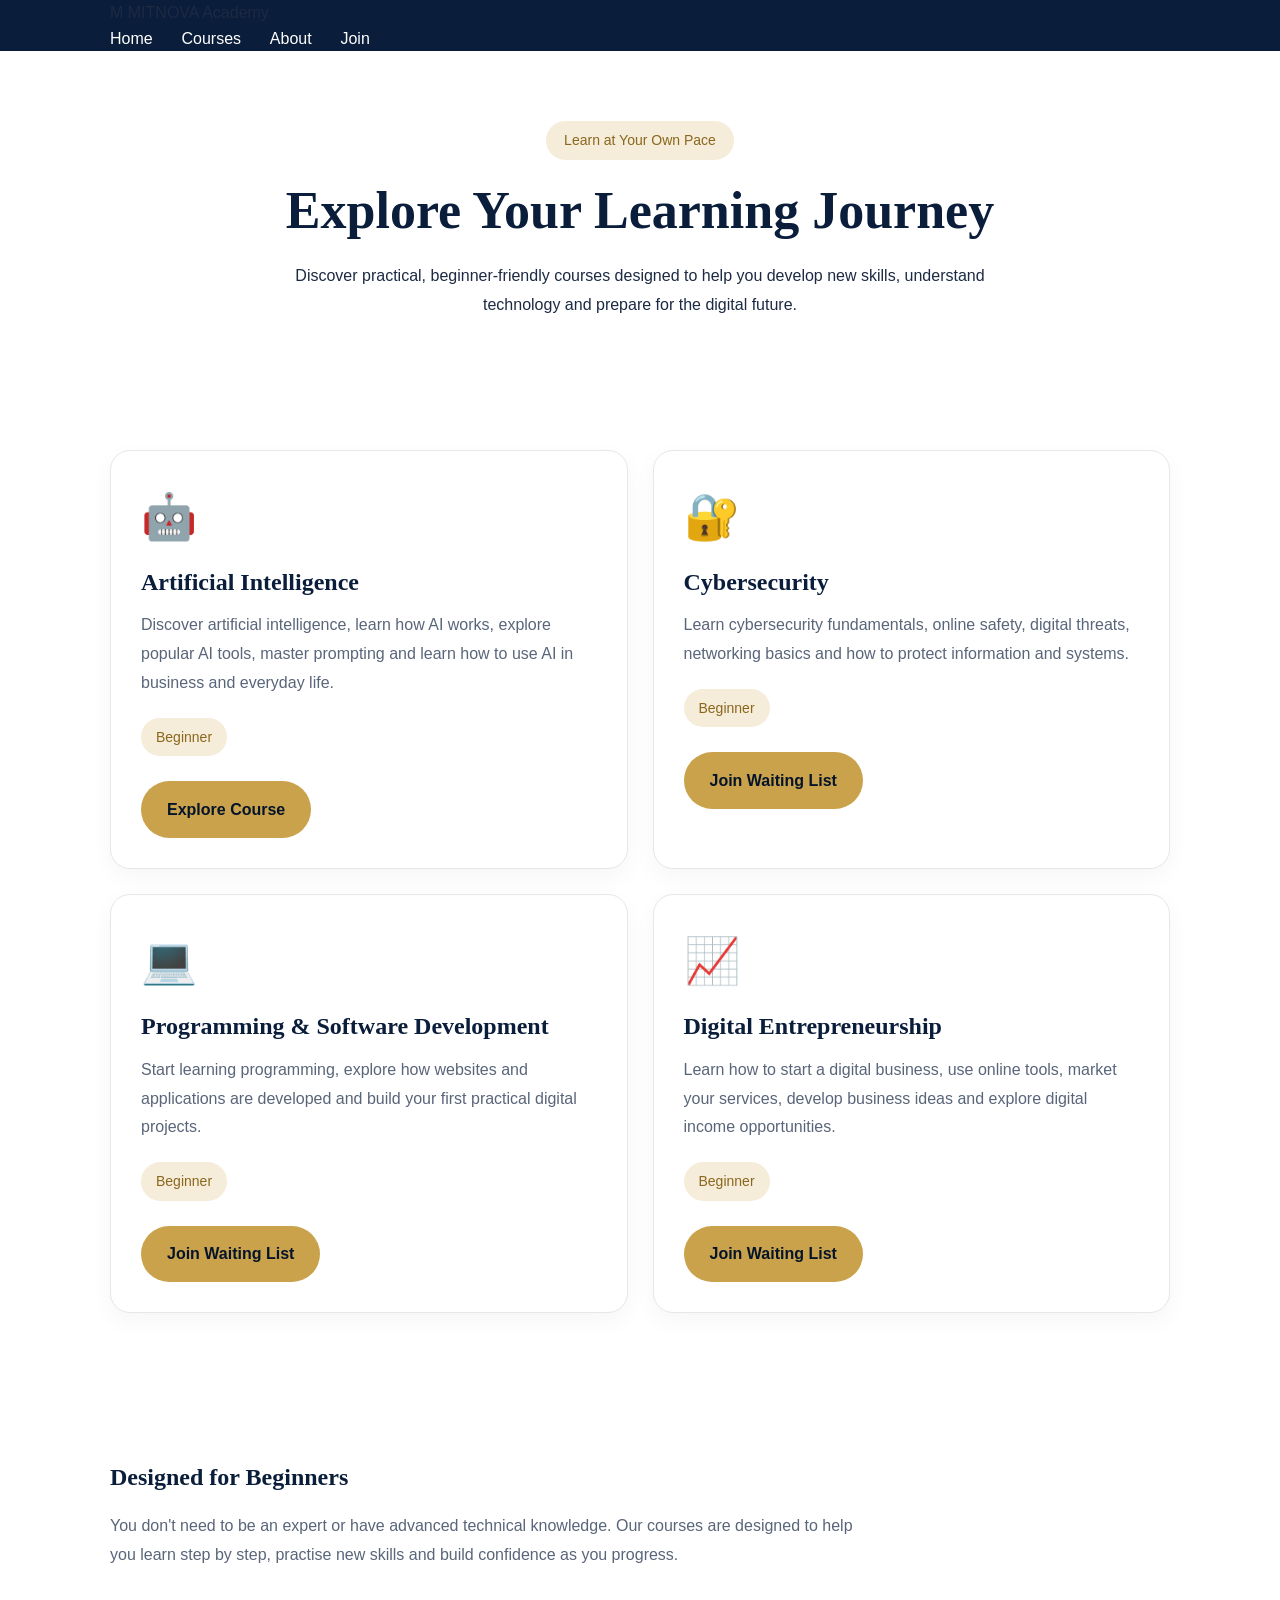
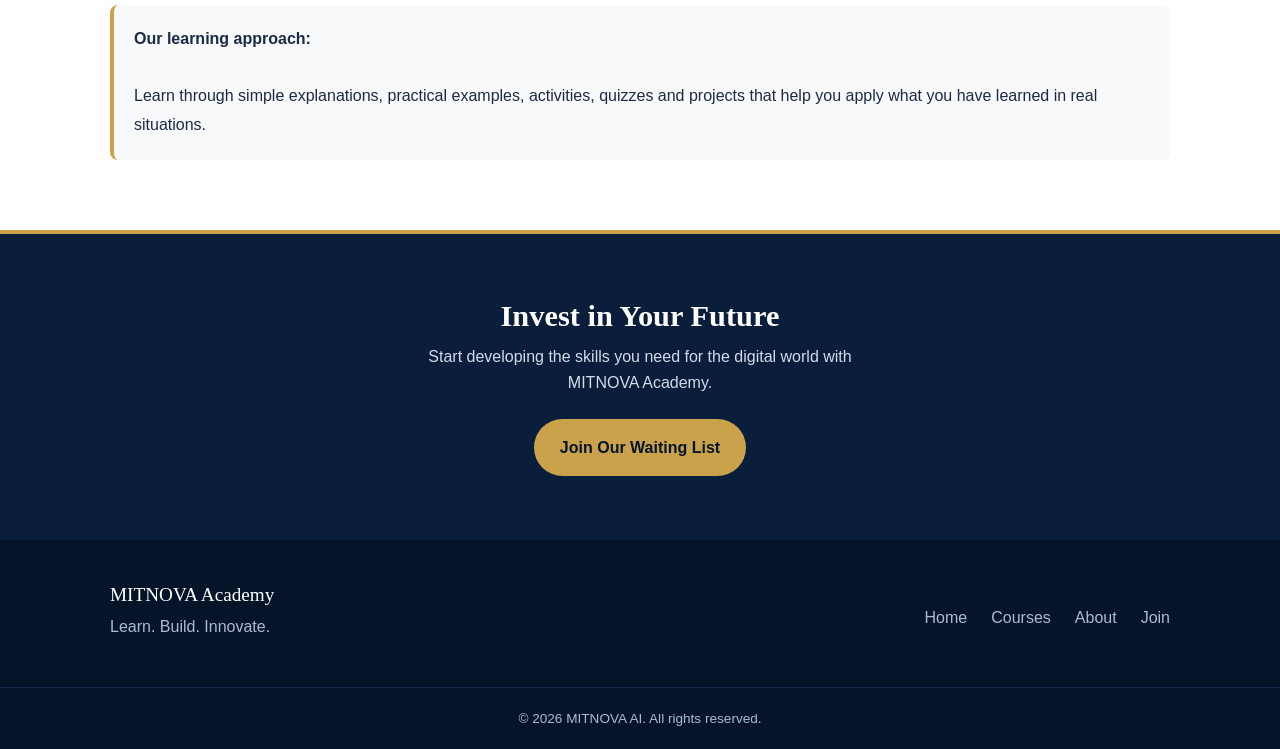
==== courses.html @ 195eaf0a "Add files via upload" ====
<!DOCTYPE html>
<html lang="en">
<head>
  <meta charset="UTF-8">
  <meta name="viewport" content="width=device-width, initial-scale=1.0">

  <title>Courses | MITNOVA Academy</title>

  <meta name="description" content="Explore beginner-friendly AI, cybersecurity, programming and digital entrepreneurship courses at MITNOVA Academy.">

  <meta name="theme-color" content="#0a1d3a">

  <link rel="stylesheet" href="style.css">

  <style>
    /* COURSE PAGE STYLES */

    .catalogue-hero {
      padding: 70px 20px 50px;
      text-align: center;
    }

    .catalogue-hero h1 {
      font-size: clamp(32px, 6vw, 52px);
      margin-bottom: 20px;
    }

    .catalogue-hero p {
      max-width: 700px;
      margin: 0 auto;
      line-height: 1.8;
    }

    .catalogue-label {
      display: inline-block;
      background: #f5ecd9;
      color: #8a671d;
      padding: 8px 18px;
      border-radius: 50px;
      font-size: 14px;
      margin-bottom: 20px;
    }

    .course-grid {
      display: grid;
      grid-template-columns: repeat(2, 1fr);
      gap: 25px;
    }

    .course-card {
      background: #ffffff;
      padding: 30px;
      border-radius: 20px;
      border: 1px solid #e5e7eb;
      box-shadow: 0 8px 25px rgba(0, 0, 0, 0.04);
      transition: transform 0.3s ease,
                  box-shadow 0.3s ease;
    }

    .course-card:hover {
      transform: translateY(-5px);
      box-shadow: 0 15px 35px rgba(0, 0, 0, 0.08);
    }

    .course-icon {
      font-size: 45px;
      margin-bottom: 15px;
    }

    .course-card h3 {
      font-size: 24px;
      margin-bottom: 15px;
    }

    .course-card p {
      line-height: 1.8;
      color: #596579;
      margin-bottom: 20px;
    }

    .course-level {
      display: inline-block;
      background: #f5ecd9;
      color: #8a671d;
      padding: 8px 15px;
      border-radius: 50px;
      font-size: 14px;
      margin-bottom: 20px;
    }

    .course-card .btn {
      display: inline-block;
      margin-top: 5px;
    }

    .beginner-section {
      padding: 70px 0;
    }

    .beginner-section h2 {
      margin-bottom: 20px;
    }

    .beginner-section p {
      max-width: 750px;
      line-height: 1.8;
      color: #596579;
    }

    .course-note {
      background: #f8f9fb;
      border-left: 4px solid #c9a24b;
      padding: 20px;
      margin-top: 35px;
      border-radius: 8px;
      line-height: 1.8;
    }

    /* MOBILE RESPONSIVENESS */

    @media (max-width: 768px) {

      .catalogue-hero {
        padding: 55px 20px 35px;
      }

      .course-grid {
        grid-template-columns: 1fr;
        gap: 20px;
      }

      .course-card {
        padding: 25px;
      }

      .course-card h3 {
        font-size: 22px;
      }

      .beginner-section {
        padding: 50px 0;
      }
    }

  </style>
</head>

<body>

  <!-- HEADER -->

  <header class="site-header">

    <div class="container header-inner">

      <a href="index.html" class="logo">
        <span class="logo-mark">M</span>
        <span>MITNOVA Academy</span>
      </a>

      <button
        class="menu-toggle"
        id="menuToggle"
        aria-label="Open menu"
        aria-expanded="false"
      >
        ☰
      </button>

      <nav class="main-nav" id="mainNav">

        <a href="index.html">Home</a>

        <a href="courses.html" class="active">Courses</a>

        <a href="index.html#about">About</a>

        <a href="index.html#join">Join</a>

      </nav>

    </div>

  </header>

  <!-- MAIN CONTENT -->

  <main>

    <!-- HERO -->

    <section class="catalogue-hero">

      <div class="container">

        <span class="catalogue-label">
          Learn at Your Own Pace
        </span>

        <h1>Explore Your Learning Journey</h1>

        <p>
          Discover practical, beginner-friendly courses designed
          to help you develop new skills, understand technology
          and prepare for the digital future.
        </p>

      </div>

    </section>

    <!-- COURSES -->

    <section class="section">

      <div class="container">

        <div class="course-grid">

          <!-- ARTIFICIAL INTELLIGENCE -->

          <article class="course-card">

            <div class="course-icon">🤖</div>

            <h3>Artificial Intelligence</h3>

            <p>
              Discover artificial intelligence, learn how AI works,
              explore popular AI tools, master prompting and learn
              how to use AI in business and everyday life.
            </p>

            <span class="course-level">
              Beginner
            </span>

            <br>

            <a href="ai-course.html" class="btn btn-gold">
              Explore Course
            </a>

          </article>

          <!-- CYBERSECURITY -->

          <article class="course-card">

            <div class="course-icon">🔐</div>

            <h3>Cybersecurity</h3>

            <p>
              Learn cybersecurity fundamentals, online safety,
              digital threats, networking basics and how to
              protect information and systems.
            </p>

            <span class="course-level">
              Beginner
            </span>

            <br>

            <a href="index.html#join" class="btn btn-gold">
              Join Waiting List
            </a>

          </article>

          <!-- PROGRAMMING -->

          <article class="course-card">

            <div class="course-icon">💻</div>

            <h3>Programming & Software Development</h3>

            <p>
              Start learning programming, explore how websites
              and applications are developed and build your
              first practical digital projects.
            </p>

            <span class="course-level">
              Beginner
            </span>

            <br>

            <a href="index.html#join" class="btn btn-gold">
              Join Waiting List
            </a>

          </article>

          <!-- DIGITAL ENTREPRENEURSHIP -->

          <article class="course-card">

            <div class="course-icon">📈</div>

            <h3>Digital Entrepreneurship</h3>

            <p>
              Learn how to start a digital business, use online
              tools, market your services, develop business ideas
              and explore digital income opportunities.
            </p>

            <span class="course-level">
              Beginner
            </span>

            <br>

            <a href="index.html#join" class="btn btn-gold">
              Join Waiting List
            </a>

          </article>

        </div>

      </div>

    </section>

    <!-- BEGINNER SECTION -->

    <section class="beginner-section">

      <div class="container">

        <h2>Designed for Beginners</h2>

        <p>
          You don't need to be an expert or have advanced
          technical knowledge. Our courses are designed to help
          you learn step by step, practise new skills and
          build confidence as you progress.
        </p>

        <div class="course-note">

          <strong>Our learning approach:</strong>

          <br><br>

          Learn through simple explanations, practical examples,
          activities, quizzes and projects that help you apply
          what you have learned in real situations.

        </div>

      </div>

    </section>

    <!-- CTA -->

    <section class="cta">

      <div class="container cta-inner">

        <h2>Invest in Your Future</h2>

        <p>
          Start developing the skills you need for the
          digital world with MITNOVA Academy.
        </p>

        <a href="index.html#join" class="btn btn-gold">
          Join Our Waiting List
        </a>

      </div>

    </section>

  </main>

  <!-- FOOTER -->

  <footer class="site-footer">

    <div class="container footer-inner">

      <div>

        <p class="footer-brand">
          MITNOVA Academy
        </p>

        <p>
          Learn. Build. Innovate.
        </p>

      </div>

      <nav class="footer-nav" aria-label="Footer Navigation">

        <a href="index.html">Home</a>

        <a href="courses.html">Courses</a>

        <a href="index.html#about">About</a>

        <a href="index.html#join">Join</a>

      </nav>

    </div>

    <p class="copyright">

      &copy; <span id="year">2026</span>
      MITNOVA AI. All rights reserved.

    </p>

  </footer>

  <!-- JAVASCRIPT -->

  <script src="script.js"></script>

</body>
</html>
---- style.css ----
/* MITNOVA Academy - style.css
   Mobile-first: base styles are for phones, media queries add larger screens. */

:root {
  --navy: #0a1d3a;
  --navy-deep: #06142a;
  --navy-soft: #13294d;
  --gold: #c9a24b;
  --gold-light: #e4c778;
  --white: #ffffff;
  --mist: #f3f5f9;
  --text: #1c2a43;
  --muted: #5a6882;
  --serif: Georgia, "Times New Roman", serif;
  --sans: -apple-system, "Segoe UI", Roboto, Arial, sans-serif;
}

*, *::before, *::after { box-sizing: border-box; }
html { scroll-behavior: smooth; scroll-padding-top: 72px; }
body { margin: 0; font-family: var(--sans); color: var(--text); background: var(--white); line-height: 1.6; }
h1, h2, h3 { font-family: var(--serif); line-height: 1.2; margin: 0 0 .6rem; color: var(--navy); }
p { margin: 0 0 1rem; }
a { color: inherit; text-decoration: none; }
svg { fill: none; stroke: currentColor; stroke-width: 1.6; stroke-linecap: round; stroke-linejoin: round; }
:focus-visible { outline: 3px solid var(--gold-light); outline-offset: 3px; }

.container { width: 100%; max-width: 1100px; margin: 0 auto; padding: 0 1.25rem; }
.section { padding: 3.5rem 0; }
.section-alt { background: var(--mist); }
.section h2 { font-size: 1.75rem; }
.section-intro { color: var(--muted); max-width: 34rem; }

/* Buttons */
.btn { display: inline-block; padding: .85rem 1.5rem; border-radius: 999px; font-weight: 600; border: 2px solid transparent; transition: background .2s, color .2s, transform .2s; }
.btn:active { transform: scale(.97); }
.btn-gold { background: var(--gold); color: var(--navy-deep); }
.btn-gold:hover { background: var(--gold-light); }
.btn-outline { border-color: rgba(255,255,255,.5); color: var(--white); }
.btn-outline:hover { border-color: var(--gold-light); color: var(--gold-light); }
.btn-small { padding: .55rem 1.1rem; }

/* Header and navigation */
.site-header { position: sticky; top: 0; z-index: 50; background: var(--navy); transition: box-shadow .25s; }
.site-header.scrolled { box-shadow: 0 4px 18px rgba(0,0,0,.3); }
.nav-bar { display: flex; align-items: center; justify-content: space-between; min-height: 64px; }
.brand { display: flex; align-items: center; gap: .65rem; color: var(--white); }
.brand-mark { display: grid; place-items: center; width: 36px; height: 36px; border: 2px solid var(--gold); border-radius: 8px; color: var(--gold); font-family: var(--serif); font-weight: 700; font-size: 1.2rem; }
.brand-name { font-family: var(--serif); font-weight: 700; letter-spacing: .04em; }
.brand-name small { font-family: var(--sans); font-weight: 400; color: var(--gold-light); letter-spacing: 0; font-size: .85em; }

.menu-toggle { display: flex; flex-direction: column; justify-content: center; gap: 5px; width: 44px; height: 44px; padding: 10px; background: none; border: 0; cursor: pointer; }
.menu-toggle span { display: block; height: 2px; background: var(--white); border-radius: 2px; transition: transform .25s, opacity .2s; }
.menu-toggle[aria-expanded="true"] span:nth-child(1) { transform: translateY(7px) rotate(45deg); }
.menu-toggle[aria-expanded="true"] span:nth-child(2) { opacity: 0; }
.menu-toggle[aria-expanded="true"] span:nth-child(3) { transform: translateY(-7px) rotate(-45deg); }

.main-nav { display: none; position: absolute; top: 100%; left: 0; right: 0; flex-direction: column; gap: .25rem; padding: 1rem 1.25rem 1.5rem; background: var(--navy-deep); border-top: 1px solid var(--navy-soft); }
.main-nav.open { display: flex; }
.main-nav a { color: var(--white); padding: .75rem 0; border-bottom: 1px solid var(--navy-soft); }
.main-nav a.btn { margin-top: .75rem; text-align: center; border-bottom: 0; color: var(--navy-deep); }

/* Hero */
.hero { color: var(--white); padding: 4rem 0 4.5rem; background:
  linear-gradient(rgba(201,162,75,.07) 1px, transparent 1px) 0 0 / 100% 48px,
  linear-gradient(90deg, rgba(201,162,75,.07) 1px, transparent 1px) 0 0 / 48px 100%,
  linear-gradient(160deg, var(--navy) 40%, var(--navy-deep)); border-bottom: 4px solid var(--gold); }
.hero-tag { display: inline-block; margin-bottom: 1.2rem; padding-left: .9rem; border-left: 3px solid var(--gold); color: var(--gold-light); font-weight: 600; letter-spacing: .04em; }
.hero h1 { color: var(--white); font-size: 2.4rem; max-width: 12em; }
.hero-text { max-width: 32rem; color: #d3dbea; font-size: 1.05rem; }
.hero-actions { display: flex; flex-direction: column; gap: .8rem; margin-top: 1.8rem; }
.hero-actions .btn { text-align: center; }

/* Course cards */
.card-grid { display: grid; gap: 1.1rem; margin-top: 2rem; }
.card { padding: 1.5rem; background: var(--white); border: 1px solid #dfe5ef; border-top: 4px solid var(--gold); border-radius: 6px 6px 14px 14px; box-shadow: 0 6px 20px rgba(10,29,58,.06); }
.card svg { width: 40px; height: 40px; margin-bottom: .9rem; padding: 8px; border-radius: 10px; background: var(--navy); color: var(--gold-light); }
.card h3 { font-size: 1.2rem; }
.card p { margin: 0; color: var(--muted); }

/* About */
.about { display: grid; gap: 2rem; }
.facts { list-style: none; margin: 0; padding: 0; display: grid; gap: .8rem; align-content: start; }
.facts li { padding: 1rem 1.25rem; background: var(--navy); color: #d3dbea; border-radius: 10px; border-left: 4px solid var(--gold); }
.facts strong { display: block; font-family: var(--serif); font-size: 1.5rem; color: var(--gold-light); }

/* Why us */
.why-grid { display: grid; gap: 1.5rem; margin-top: 1.8rem; }
.why-item { padding-left: 1.1rem; border-left: 3px solid var(--gold); }
.why-item h3 { font-size: 1.1rem; margin-bottom: .3rem; }
.why-item p { margin: 0; color: var(--muted); }

/* Call to action */
.cta { padding: 4rem 0; text-align: center; color: var(--white); background: var(--navy); border-top: 4px solid var(--gold); }
.cta h2 { color: var(--white); font-size: 1.9rem; }
.cta p { max-width: 30rem; margin: 0 auto 1.5rem; color: #d3dbea; }
.cta .cta-note { margin: 1rem auto 0; font-size: .9rem; color: var(--gold-light); }

/* Footer */
.site-footer { background: var(--navy-deep); color: #aebad0; padding-top: 2.5rem; }
.footer-inner { display: grid; gap: 1.5rem; }
.footer-brand { font-family: var(--serif); font-size: 1.2rem; color: var(--white); margin-bottom: .2rem; }
.footer-nav { display: flex; flex-wrap: wrap; gap: .5rem 1.5rem; }
.footer-nav a:hover { color: var(--gold-light); }
.copyright { margin: 2rem 0 0; padding: 1.2rem; text-align: center; font-size: .85rem; border-top: 1px solid var(--navy-soft); }

/* Tablets and up */
@media (min-width: 700px) {
  .section { padding: 5rem 0; }
  .hero { padding: 6rem 0 6.5rem; }
  .hero h1 { font-size: 3.4rem; }
  .hero-actions { flex-direction: row; }
  .card-grid, .why-grid { grid-template-columns: repeat(2, 1fr); }
  .about { grid-template-columns: 1.4fr 1fr; align-items: center; gap: 3rem; }
  .footer-inner { grid-template-columns: 1fr auto; align-items: center; }
}

/* Desktop navigation and wide grids */
@media (min-width: 900px) {
  .menu-toggle { display: none; }
  .main-nav { display: flex; position: static; flex-direction: row; align-items: center; gap: 1.8rem; padding: 0; background: none; border: 0; }
  .main-nav a { padding: 0; border: 0; }
  .main-nav a:not(.btn):hover { color: var(--gold-light); }
  .main-nav a.btn { margin: 0; }
  .card-grid, .why-grid { grid-template-columns: repeat(4, 1fr); }
}

@media (prefers-reduced-motion: reduce) {
  html { scroll-behavior: auto; }
  * { transition: none !important; }
}
.menu-toggle { margin-left: auto; flex-shrink: 0; }
.menu-toggle span { width: 24px; }
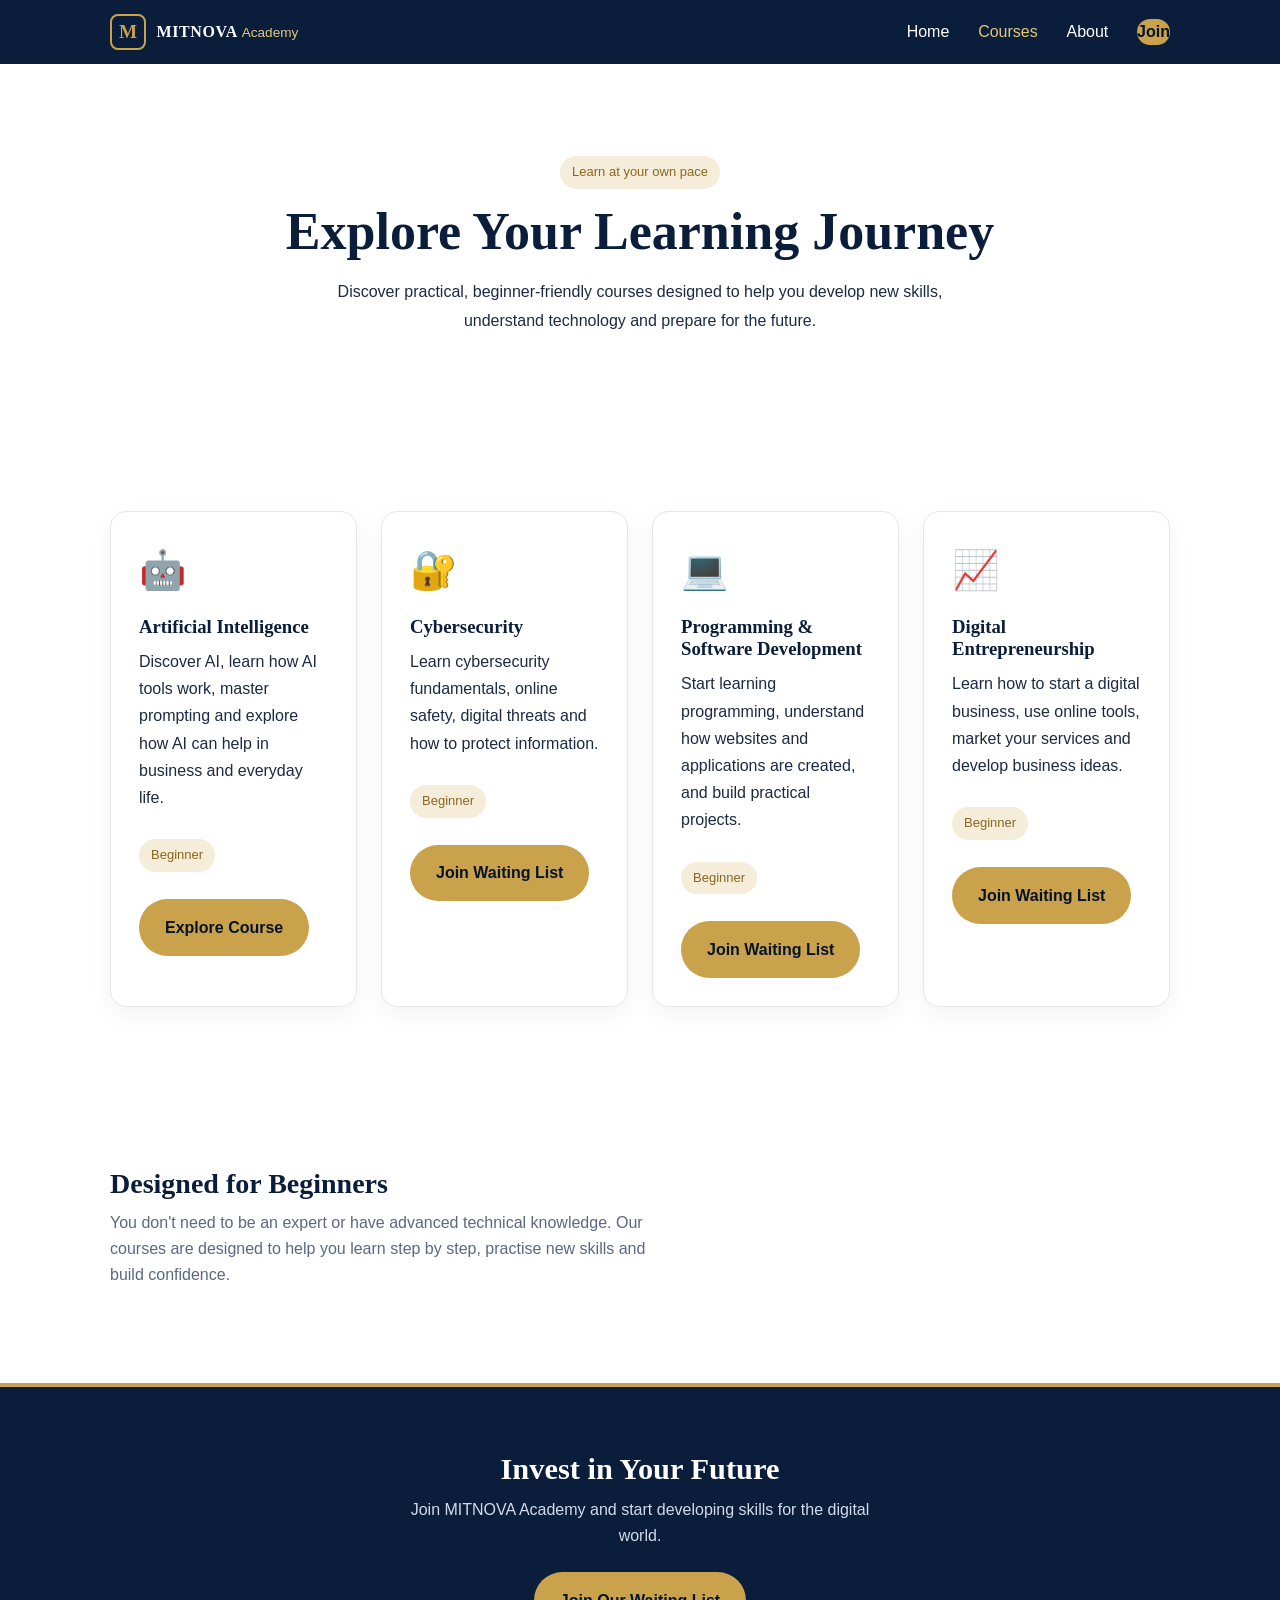
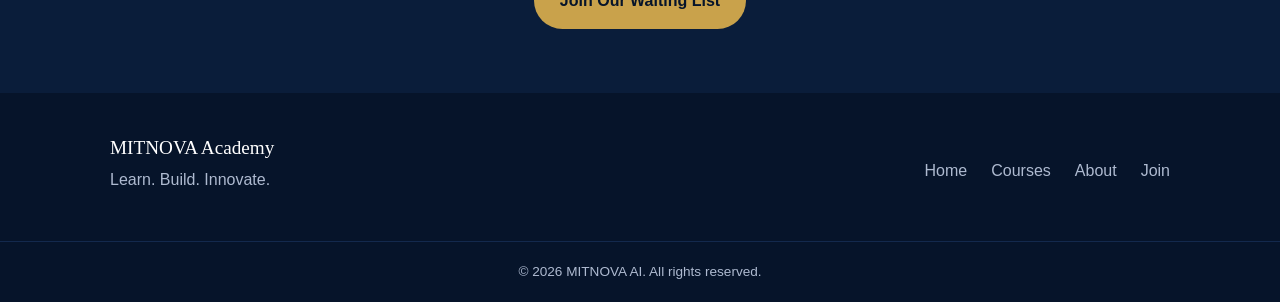
==== commit 86f4dca7: "Update courses.html" ====
--- a/courses.html
+++ b/courses.html
@@ -3,428 +3,223 @@
 <head>
   <meta charset="UTF-8">
   <meta name="viewport" content="width=device-width, initial-scale=1.0">
-
   <title>Courses | MITNOVA Academy</title>
-
-  <meta name="description" content="Explore beginner-friendly AI, cybersecurity, programming and digital entrepreneurship courses at MITNOVA Academy.">
-
+  <meta name="description" content="Explore beginner-friendly AI, cybersecurity, programming and digital business courses at MITNOVA Academy.">
   <meta name="theme-color" content="#0a1d3a">
-
   <link rel="stylesheet" href="style.css">
 
   <style>
-    /* COURSE PAGE STYLES */
-
-    .catalogue-hero {
-      padding: 70px 20px 50px;
-      text-align: center;
-    }
-
-    .catalogue-hero h1 {
-      font-size: clamp(32px, 6vw, 52px);
-      margin-bottom: 20px;
-    }
-
-    .catalogue-hero p {
-      max-width: 700px;
-      margin: 0 auto;
-      line-height: 1.8;
-    }
-
-    .catalogue-label {
+    .course-grid {
+      display: grid;
+      grid-template-columns: repeat(auto-fit, minmax(240px, 1fr));
+      gap: 24px;
+    }
+
+    .course-card {
+      background: #fff;
+      border-radius: 16px;
+      padding: 28px;
+      border: 1px solid #e5e7eb;
+      box-shadow: 0 8px 25px rgba(0,0,0,0.05);
+    }
+
+    .course-card h3 {
+      margin: 15px 0 10px;
+    }
+
+    .course-icon {
+      font-size: 38px;
+    }
+
+    .course-card p {
+      line-height: 1.7;
+    }
+
+    .level {
       display: inline-block;
       background: #f5ecd9;
       color: #8a671d;
-      padding: 8px 18px;
-      border-radius: 50px;
-      font-size: 14px;
-      margin-bottom: 20px;
-    }
-
-    .course-grid {
-      display: grid;
-      grid-template-columns: repeat(2, 1fr);
-      gap: 25px;
-    }
-
-    .course-card {
-      background: #ffffff;
-      padding: 30px;
-      border-radius: 20px;
-      border: 1px solid #e5e7eb;
-      box-shadow: 0 8px 25px rgba(0, 0, 0, 0.04);
-      transition: transform 0.3s ease,
-                  box-shadow 0.3s ease;
-    }
-
-    .course-card:hover {
-      transform: translateY(-5px);
-      box-shadow: 0 15px 35px rgba(0, 0, 0, 0.08);
-    }
-
-    .course-icon {
-      font-size: 45px;
-      margin-bottom: 15px;
-    }
-
-    .course-card h3 {
-      font-size: 24px;
-      margin-bottom: 15px;
-    }
-
-    .course-card p {
+      padding: 6px 12px;
+      border-radius: 30px;
+      font-size: 13px;
+      margin: 12px 0;
+    }
+
+    .course-card .btn {
+      margin-top: 15px;
+      display: inline-block;
+    }
+
+    .catalogue-hero {
+      padding: 80px 20px;
+      text-align: center;
+    }
+
+    .catalogue-hero h1 {
+      font-size: clamp(32px, 5vw, 52px);
+    }
+
+    .catalogue-hero p {
+      max-width: 650px;
+      margin: 15px auto;
       line-height: 1.8;
-      color: #596579;
-      margin-bottom: 20px;
-    }
-
-    .course-level {
-      display: inline-block;
-      background: #f5ecd9;
-      color: #8a671d;
-      padding: 8px 15px;
-      border-radius: 50px;
-      font-size: 14px;
-      margin-bottom: 20px;
-    }
-
-    .course-card .btn {
-      display: inline-block;
-      margin-top: 5px;
-    }
-
-    .beginner-section {
-      padding: 70px 0;
-    }
-
-    .beginner-section h2 {
-      margin-bottom: 20px;
-    }
-
-    .beginner-section p {
-      max-width: 750px;
-      line-height: 1.8;
-      color: #596579;
-    }
-
-    .course-note {
-      background: #f8f9fb;
-      border-left: 4px solid #c9a24b;
-      padding: 20px;
-      margin-top: 35px;
-      border-radius: 8px;
-      line-height: 1.8;
-    }
-
-    /* MOBILE RESPONSIVENESS */
-
-    @media (max-width: 768px) {
-
-      .catalogue-hero {
-        padding: 55px 20px 35px;
-      }
-
-      .course-grid {
-        grid-template-columns: 1fr;
-        gap: 20px;
-      }
-
-      .course-card {
-        padding: 25px;
-      }
-
-      .course-card h3 {
-        font-size: 22px;
-      }
-
-      .beginner-section {
-        padding: 50px 0;
-      }
-    }
-
+    }
+
+    .main-nav a[aria-current="page"]:not(.btn) { color: var(--gold-light); }
   </style>
 </head>
 
 <body>
 
-  <!-- HEADER -->
-
-  <header class="site-header">
-
-    <div class="container header-inner">
-
-      <a href="index.html" class="logo">
-        <span class="logo-mark">M</span>
-        <span>MITNOVA Academy</span>
+<header class="site-header" id="top">
+  <div class="container nav-bar">
+    <a href="index.html" class="brand" aria-label="MITNOVA Academy home">
+      <span class="brand-mark">M</span>
+      <span class="brand-name">MITNOVA <small>Academy</small></span>
+    </a>
+
+    <button class="menu-toggle" id="menuToggle" aria-expanded="false" aria-controls="mainNav" aria-label="Open menu">
+      <span></span><span></span><span></span>
+    </button>
+
+    <nav class="main-nav" id="mainNav" aria-label="Main">
+      <a href="index.html">Home</a>
+      <a href="courses.html" aria-current="page">Courses</a>
+      <a href="index.html#about">About</a>
+      <a href="index.html#join" class="btn btn-gold btn-small">Join</a>
+    </nav>
+  </div>
+</header>
+
+<main>
+
+  <section class="catalogue-hero">
+    <div class="container">
+      <span class="level">Learn at your own pace</span>
+      <h1>Explore Your Learning Journey</h1>
+      <p>
+        Discover practical, beginner-friendly courses designed to help you
+        develop new skills, understand technology and prepare for the future.
+      </p>
+    </div>
+  </section>
+
+  <section class="section">
+    <div class="container">
+
+      <div class="course-grid">
+
+        <!-- Artificial Intelligence -->
+        <article class="course-card">
+          <div class="course-icon">🤖</div>
+          <h3>Artificial Intelligence</h3>
+          <p>
+            Discover AI, learn how AI tools work, master prompting
+            and explore how AI can help in business and everyday life.
+          </p>
+          <span class="level">Beginner</span>
+          <br>
+          <a href="ai-course.html" class="btn btn-gold">
+            Explore Course
+          </a>
+        </article>
+
+        <!-- Cybersecurity -->
+        <article class="course-card">
+          <div class="course-icon">🔐</div>
+          <h3>Cybersecurity</h3>
+          <p>
+            Learn cybersecurity fundamentals, online safety,
+            digital threats and how to protect information.
+          </p>
+          <span class="level">Beginner</span>
+          <br>
+          <a href="index.html#join" class="btn btn-gold">
+            Join Waiting List
+          </a>
+        </article>
+
+        <!-- Programming -->
+        <article class="course-card">
+          <div class="course-icon">💻</div>
+          <h3>Programming &amp; Software Development</h3>
+          <p>
+            Start learning programming, understand how websites
+            and applications are created, and build practical projects.
+          </p>
+          <span class="level">Beginner</span>
+          <br>
+          <a href="index.html#join" class="btn btn-gold">
+            Join Waiting List
+          </a>
+        </article>
+
+        <!-- Digital Entrepreneurship -->
+        <article class="course-card">
+          <div class="course-icon">📈</div>
+          <h3>Digital Entrepreneurship</h3>
+          <p>
+            Learn how to start a digital business, use online tools,
+            market your services and develop business ideas.
+          </p>
+          <span class="level">Beginner</span>
+          <br>
+          <a href="index.html#join" class="btn btn-gold">
+            Join Waiting List
+          </a>
+        </article>
+
+      </div>
+    </div>
+  </section>
+
+  <section class="section">
+    <div class="container">
+      <h2>Designed for Beginners</h2>
+      <p class="section-intro">
+        You don't need to be an expert or have advanced technical knowledge.
+        Our courses are designed to help you learn step by step,
+        practise new skills and build confidence.
+      </p>
+    </div>
+  </section>
+
+  <section class="cta">
+    <div class="container cta-inner">
+      <h2>Invest in Your Future</h2>
+      <p>
+        Join MITNOVA Academy and start developing skills
+        for the digital world.
+      </p>
+      <a href="index.html#join" class="btn btn-gold">
+        Join Our Waiting List
       </a>
-
-      <button
-        class="menu-toggle"
-        id="menuToggle"
-        aria-label="Open menu"
-        aria-expanded="false"
-      >
-        ☰
-      </button>
-
-      <nav class="main-nav" id="mainNav">
-
-        <a href="index.html">Home</a>
-
-        <a href="courses.html" class="active">Courses</a>
-
-        <a href="index.html#about">About</a>
-
-        <a href="index.html#join">Join</a>
-
-      </nav>
-
-    </div>
-
-  </header>
-
-  <!-- MAIN CONTENT -->
-
-  <main>
-
-    <!-- HERO -->
-
-    <section class="catalogue-hero">
-
-      <div class="container">
-
-        <span class="catalogue-label">
-          Learn at Your Own Pace
-        </span>
-
-        <h1>Explore Your Learning Journey</h1>
-
-        <p>
-          Discover practical, beginner-friendly courses designed
-          to help you develop new skills, understand technology
-          and prepare for the digital future.
-        </p>
-
-      </div>
-
-    </section>
-
-    <!-- COURSES -->
-
-    <section class="section">
-
-      <div class="container">
-
-        <div class="course-grid">
-
-          <!-- ARTIFICIAL INTELLIGENCE -->
-
-          <article class="course-card">
-
-            <div class="course-icon">🤖</div>
-
-            <h3>Artificial Intelligence</h3>
-
-            <p>
-              Discover artificial intelligence, learn how AI works,
-              explore popular AI tools, master prompting and learn
-              how to use AI in business and everyday life.
-            </p>
-
-            <span class="course-level">
-              Beginner
-            </span>
-
-            <br>
-
-            <a href="ai-course.html" class="btn btn-gold">
-              Explore Course
-            </a>
-
-          </article>
-
-          <!-- CYBERSECURITY -->
-
-          <article class="course-card">
-
-            <div class="course-icon">🔐</div>
-
-            <h3>Cybersecurity</h3>
-
-            <p>
-              Learn cybersecurity fundamentals, online safety,
-              digital threats, networking basics and how to
-              protect information and systems.
-            </p>
-
-            <span class="course-level">
-              Beginner
-            </span>
-
-            <br>
-
-            <a href="index.html#join" class="btn btn-gold">
-              Join Waiting List
-            </a>
-
-          </article>
-
-          <!-- PROGRAMMING -->
-
-          <article class="course-card">
-
-            <div class="course-icon">💻</div>
-
-            <h3>Programming & Software Development</h3>
-
-            <p>
-              Start learning programming, explore how websites
-              and applications are developed and build your
-              first practical digital projects.
-            </p>
-
-            <span class="course-level">
-              Beginner
-            </span>
-
-            <br>
-
-            <a href="index.html#join" class="btn btn-gold">
-              Join Waiting List
-            </a>
-
-          </article>
-
-          <!-- DIGITAL ENTREPRENEURSHIP -->
-
-          <article class="course-card">
-
-            <div class="course-icon">📈</div>
-
-            <h3>Digital Entrepreneurship</h3>
-
-            <p>
-              Learn how to start a digital business, use online
-              tools, market your services, develop business ideas
-              and explore digital income opportunities.
-            </p>
-
-            <span class="course-level">
-              Beginner
-            </span>
-
-            <br>
-
-            <a href="index.html#join" class="btn btn-gold">
-              Join Waiting List
-            </a>
-
-          </article>
-
-        </div>
-
-      </div>
-
-    </section>
-
-    <!-- BEGINNER SECTION -->
-
-    <section class="beginner-section">
-
-      <div class="container">
-
-        <h2>Designed for Beginners</h2>
-
-        <p>
-          You don't need to be an expert or have advanced
-          technical knowledge. Our courses are designed to help
-          you learn step by step, practise new skills and
-          build confidence as you progress.
-        </p>
-
-        <div class="course-note">
-
-          <strong>Our learning approach:</strong>
-
-          <br><br>
-
-          Learn through simple explanations, practical examples,
-          activities, quizzes and projects that help you apply
-          what you have learned in real situations.
-
-        </div>
-
-      </div>
-
-    </section>
-
-    <!-- CTA -->
-
-    <section class="cta">
-
-      <div class="container cta-inner">
-
-        <h2>Invest in Your Future</h2>
-
-        <p>
-          Start developing the skills you need for the
-          digital world with MITNOVA Academy.
-        </p>
-
-        <a href="index.html#join" class="btn btn-gold">
-          Join Our Waiting List
-        </a>
-
-      </div>
-
-    </section>
-
-  </main>
-
-  <!-- FOOTER -->
-
-  <footer class="site-footer">
-
-    <div class="container footer-inner">
-
-      <div>
-
-        <p class="footer-brand">
-          MITNOVA Academy
-        </p>
-
-        <p>
-          Learn. Build. Innovate.
-        </p>
-
-      </div>
-
-      <nav class="footer-nav" aria-label="Footer Navigation">
-
-        <a href="index.html">Home</a>
-
-        <a href="courses.html">Courses</a>
-
-        <a href="index.html#about">About</a>
-
-        <a href="index.html#join">Join</a>
-
-      </nav>
-
-    </div>
-
-    <p class="copyright">
-
-      &copy; <span id="year">2026</span>
-      MITNOVA AI. All rights reserved.
-
-    </p>
-
-  </footer>
-
-  <!-- JAVASCRIPT -->
-
-  <script src="script.js"></script>
+    </div>
+  </section>
+
+</main>
+
+<footer class="site-footer">
+  <div class="container footer-inner">
+    <div>
+      <p class="footer-brand">MITNOVA Academy</p>
+      <p>Learn. Build. Innovate.</p>
+    </div>
+
+    <nav class="footer-nav" aria-label="Footer">
+      <a href="index.html">Home</a>
+      <a href="courses.html">Courses</a>
+      <a href="index.html#about">About</a>
+      <a href="index.html#join">Join</a>
+    </nav>
+  </div>
+
+  <p class="copyright">
+    &copy; <span id="year">2026</span> MITNOVA AI. All rights reserved.
+  </p>
+</footer>
+
+<script src="script.js"></script>
 
 </body>
-</html>+</html>
